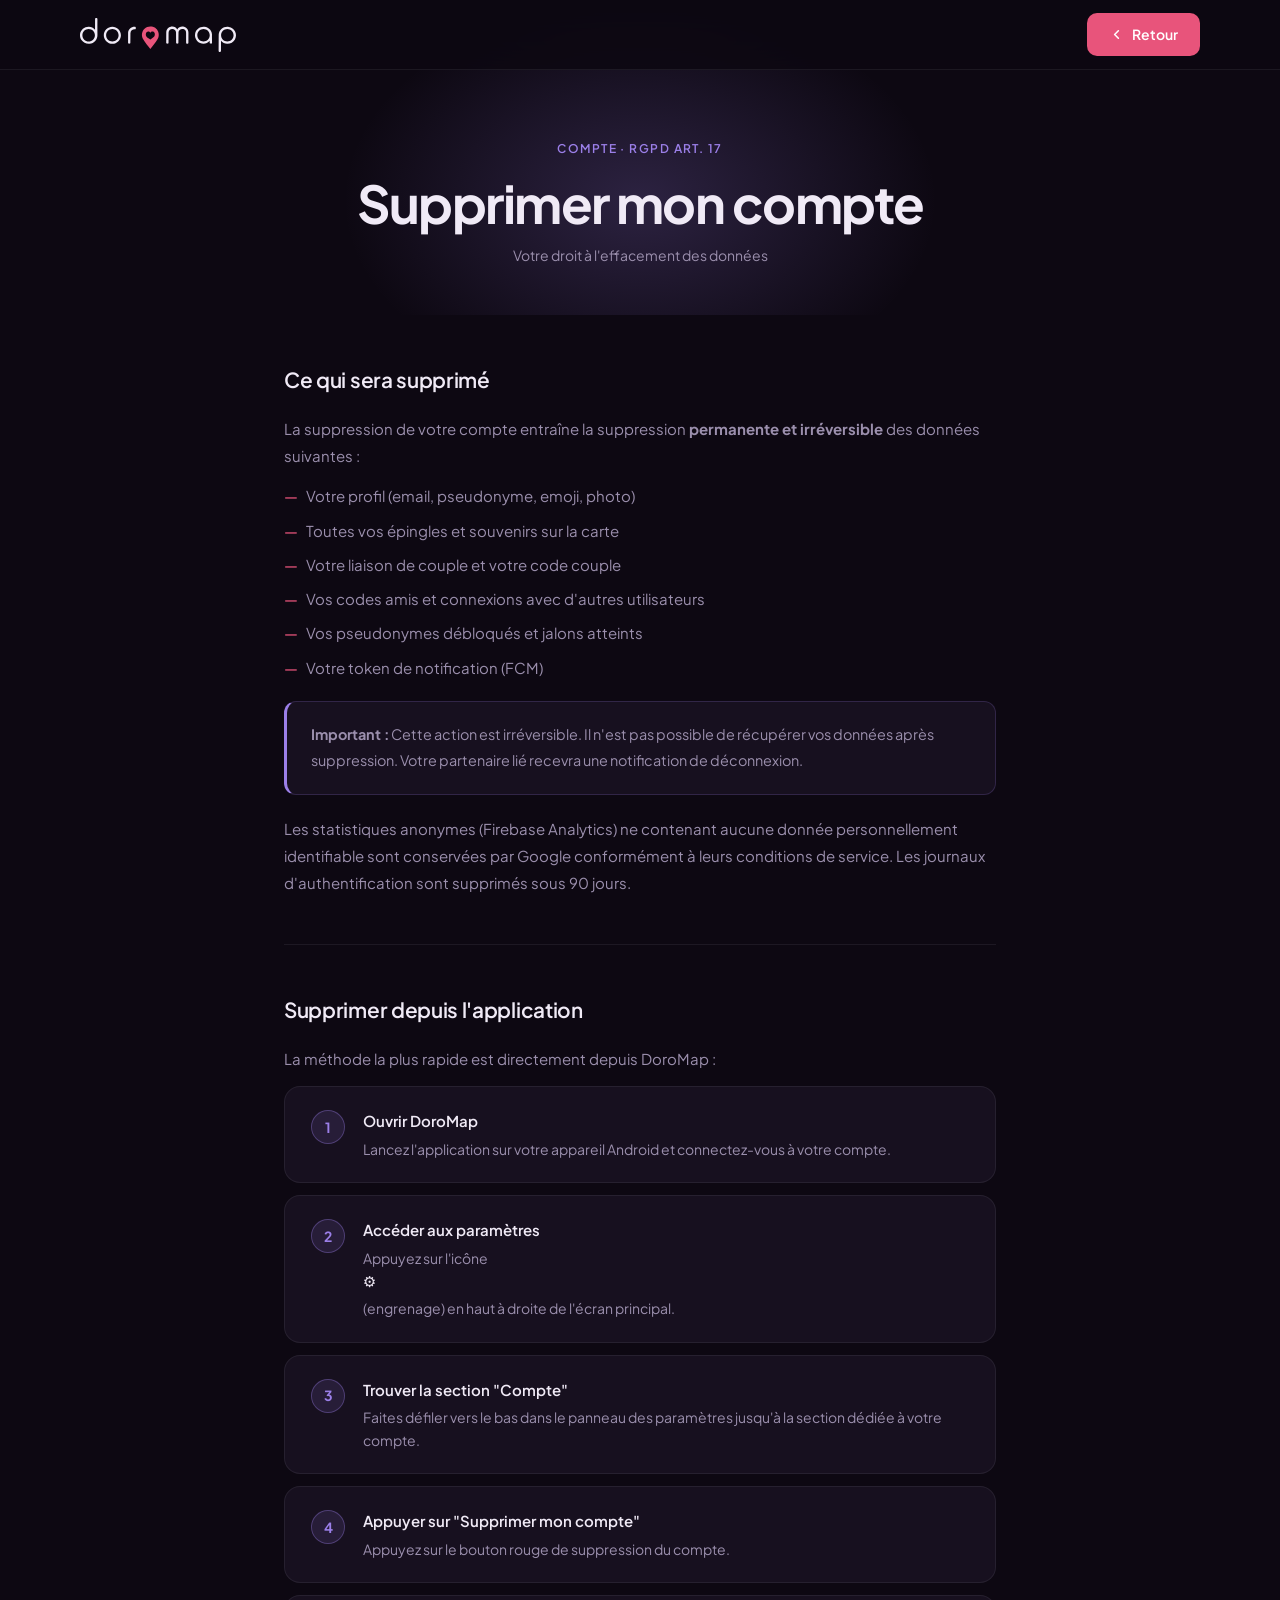
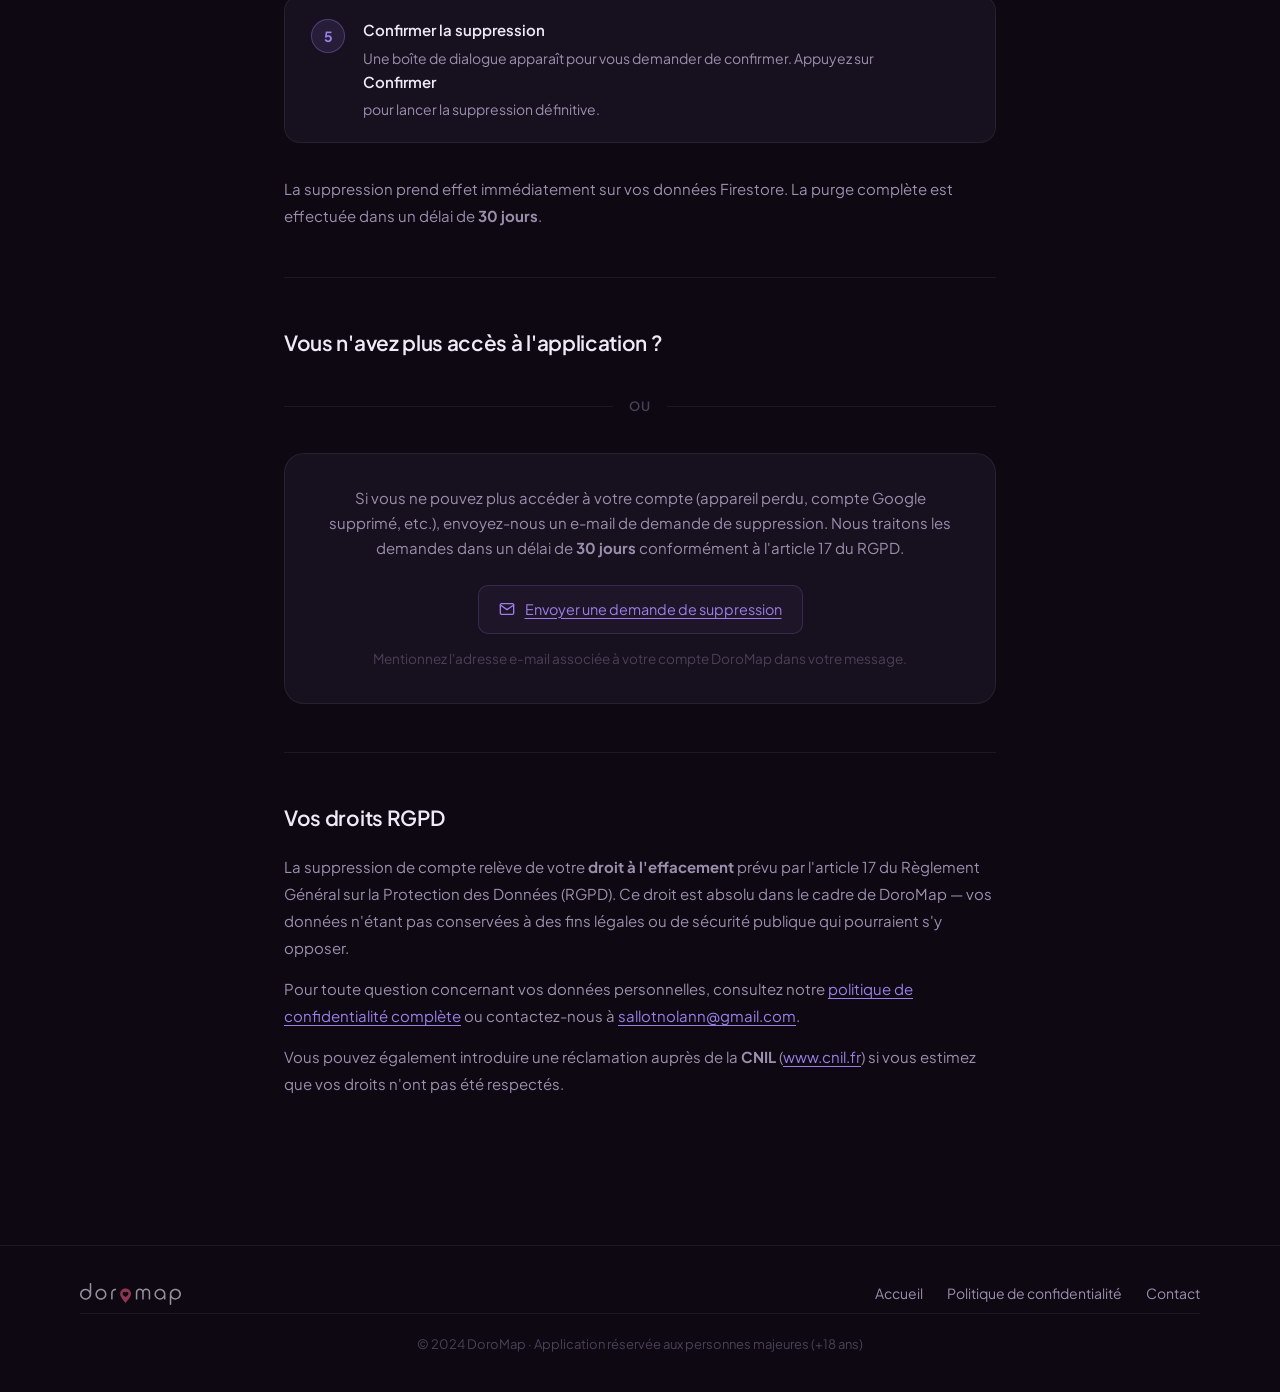
==== delete-account.html @ 8ad968ac "DoroMap website — landing page, politique de confidentialité, suppression de compte" ====
<!DOCTYPE html>
<html lang="fr">
<head>
  <meta charset="UTF-8">
  <meta name="viewport" content="width=device-width, initial-scale=1.0">
  <title>Supprimer mon compte — DoroMap</title>
  <meta name="description" content="Comment supprimer définitivement votre compte DoroMap et toutes vos données personnelles.">
  <meta name="robots" content="noindex">
  <meta name="theme-color" content="#0D0812">
  <link rel="icon" type="image/svg+xml" href="assets/favicon.svg">
  <link rel="stylesheet" href="style.css">
</head>
<body>

  <!-- ─── NAV ─── -->
  <header>
    <nav class="nav" aria-label="Navigation principale">
      <div class="nav__inner">
        <a href="index.html" class="nav__logo" aria-label="DoroMap — Accueil">
          <img src="assets/logo.svg" alt="DoroMap" width="160" height="35">
        </a>
        <a href="index.html" class="nav__cta">
          <svg width="15" height="15" viewBox="0 0 24 24" fill="none" stroke="currentColor" stroke-width="2.5" stroke-linecap="round" stroke-linejoin="round" aria-hidden="true">
            <polyline points="15 18 9 12 15 6"/>
          </svg>
          Retour
        </a>
      </div>
    </nav>
  </header>

  <main>

    <!-- ─── HERO ─── -->
    <div class="legal-hero">
      <p class="legal-hero__tag">Compte · RGPD Art. 17</p>
      <h1 class="legal-hero__title">Supprimer mon compte</h1>
      <p class="legal-hero__date">Votre droit à l'effacement des données</p>
    </div>

    <!-- ─── BODY ─── -->
    <div class="legal-body">

      <div class="legal-section">
        <h2>Ce qui sera supprimé</h2>
        <p>La suppression de votre compte entraîne la suppression <strong>permanente et irréversible</strong> des données suivantes :</p>
        <ul>
          <li>Votre profil (email, pseudonyme, emoji, photo)</li>
          <li>Toutes vos épingles et souvenirs sur la carte</li>
          <li>Votre liaison de couple et votre code couple</li>
          <li>Vos codes amis et connexions avec d'autres utilisateurs</li>
          <li>Vos pseudonymes débloqués et jalons atteints</li>
          <li>Votre token de notification (FCM)</li>
        </ul>
        <div class="legal-highlight">
          <p>
            <strong>Important :</strong> Cette action est irréversible. Il n'est pas possible de récupérer vos données après suppression. Votre partenaire lié recevra une notification de déconnexion.
          </p>
        </div>
        <p>
          Les statistiques anonymes (Firebase Analytics) ne contenant aucune donnée personnellement identifiable sont conservées par Google conformément à leurs conditions de service. Les journaux d'authentification sont supprimés sous 90 jours.
        </p>
      </div>

      <div class="legal-section">
        <h2>Supprimer depuis l'application</h2>
        <p>La méthode la plus rapide est directement depuis DoroMap :</p>

        <ol class="steps-list">
          <li class="step-item">
            <div class="step-num" aria-hidden="true">1</div>
            <div class="step-content">
              <strong>Ouvrir DoroMap</strong>
              <p>Lancez l'application sur votre appareil Android et connectez-vous à votre compte.</p>
            </div>
          </li>
          <li class="step-item">
            <div class="step-num" aria-hidden="true">2</div>
            <div class="step-content">
              <strong>Accéder aux paramètres</strong>
              <p>Appuyez sur l'icône <strong>⚙</strong> (engrenage) en haut à droite de l'écran principal.</p>
            </div>
          </li>
          <li class="step-item">
            <div class="step-num" aria-hidden="true">3</div>
            <div class="step-content">
              <strong>Trouver la section "Compte"</strong>
              <p>Faites défiler vers le bas dans le panneau des paramètres jusqu'à la section dédiée à votre compte.</p>
            </div>
          </li>
          <li class="step-item">
            <div class="step-num" aria-hidden="true">4</div>
            <div class="step-content">
              <strong>Appuyer sur "Supprimer mon compte"</strong>
              <p>Appuyez sur le bouton rouge de suppression du compte.</p>
            </div>
          </li>
          <li class="step-item">
            <div class="step-num" aria-hidden="true">5</div>
            <div class="step-content">
              <strong>Confirmer la suppression</strong>
              <p>Une boîte de dialogue apparaît pour vous demander de confirmer. Appuyez sur <strong>Confirmer</strong> pour lancer la suppression définitive.</p>
            </div>
          </li>
        </ol>

        <p>La suppression prend effet immédiatement sur vos données Firestore. La purge complète est effectuée dans un délai de <strong>30 jours</strong>.</p>
      </div>

      <div class="legal-section">
        <h2>Vous n'avez plus accès à l'application ?</h2>

        <div class="or-divider" aria-hidden="true">ou</div>

        <div class="email-alt">
          <p>
            Si vous ne pouvez plus accéder à votre compte (appareil perdu, compte Google supprimé, etc.), envoyez-nous un e-mail de demande de suppression. Nous traitons les demandes dans un délai de <strong>30 jours</strong> conformément à l'article 17 du RGPD.
          </p>
          <a href="mailto:sallotnolann@gmail.com?subject=Suppression%20de%20compte%20DoroMap&body=Bonjour%2C%0A%0AJe%20souhaite%20que%20mon%20compte%20DoroMap%20soit%20supprim%C3%A9%20ainsi%20que%20toutes%20mes%20donn%C3%A9es%20personnelles.%0A%0AEmail%20du%20compte%20%3A%20%5Bvotre%40email.com%5D%0A%0AMerci." class="legal-email-box">
            <svg width="16" height="16" viewBox="0 0 24 24" fill="none" stroke="currentColor" stroke-width="2" stroke-linecap="round" stroke-linejoin="round" aria-hidden="true">
              <path d="M4 4h16c1.1 0 2 .9 2 2v12c0 1.1-.9 2-2 2H4c-1.1 0-2-.9-2-2V6c0-1.1.9-2 2-2z"/>
              <polyline points="22,6 12,13 2,6"/>
            </svg>
            Envoyer une demande de suppression
          </a>
          <p style="margin-top: 14px; font-size: 0.85rem; color: var(--text-faint);">
            Mentionnez l'adresse e-mail associée à votre compte DoroMap dans votre message.
          </p>
        </div>
      </div>

      <div class="legal-section">
        <h2>Vos droits RGPD</h2>
        <p>
          La suppression de compte relève de votre <strong>droit à l'effacement</strong> prévu par l'article 17 du Règlement Général sur la Protection des Données (RGPD). Ce droit est absolu dans le cadre de DoroMap — vos données n'étant pas conservées à des fins légales ou de sécurité publique qui pourraient s'y opposer.
        </p>
        <p>
          Pour toute question concernant vos données personnelles, consultez notre <a href="privacy.html">politique de confidentialité complète</a> ou contactez-nous à <a href="mailto:sallotnolann@gmail.com">sallotnolann@gmail.com</a>.
        </p>
        <p>
          Vous pouvez également introduire une réclamation auprès de la <strong>CNIL</strong> (<a href="https://www.cnil.fr" target="_blank" rel="noopener noreferrer">www.cnil.fr</a>) si vous estimez que vos droits n'ont pas été respectés.
        </p>
      </div>

    </div>
  </main>

  <!-- ─── FOOTER ─── -->
  <footer>
    <div class="footer__inner">
      <a href="index.html" class="footer__logo" aria-label="DoroMap">
        <img src="assets/logo.svg" alt="DoroMap" width="110" height="24">
      </a>
      <nav class="footer__links" aria-label="Liens légaux">
        <a href="index.html">Accueil</a>
        <a href="privacy.html">Politique de confidentialité</a>
        <a href="mailto:sallotnolann@gmail.com">Contact</a>
      </nav>
    </div>
    <div class="footer__inner">
      <p class="footer__copy">© 2024 DoroMap · Application réservée aux personnes majeures (+18 ans)</p>
    </div>
  </footer>

</body>
</html>
---- style.css ----
@import url('https://fonts.googleapis.com/css2?family=Plus+Jakarta+Sans:ital,wght@0,300;0,400;0,500;0,600;0,700;1,400;1,600&display=swap');

:root {
  --bg: #0D0812;
  --surface: #17101F;
  --surface-2: #1E1529;
  --surface-3: #251A30;
  --rose: #E8547B;
  --rose-muted: #C4415F;
  --rose-glow: rgba(232, 84, 123, 0.2);
  --amethyst: #9B7FE8;
  --amethyst-muted: #7B63C9;
  --amethyst-glow: rgba(155, 127, 232, 0.22);
  --text: #F0EAF6;
  --text-muted: #9B8FAD;
  --text-faint: #4A4057;
  --border: rgba(155, 127, 232, 0.2);
  --border-subtle: rgba(240, 234, 246, 0.07);
  --radius: 16px;
  --radius-sm: 10px;
  --nav-h: 70px;
  --content-w: 1120px;
  --font: 'Plus Jakarta Sans', system-ui, -apple-system, sans-serif;
}

*, *::before, *::after { box-sizing: border-box; margin: 0; padding: 0; }

html { scroll-behavior: smooth; text-size-adjust: 100%; }

body {
  background-color: var(--bg);
  color: var(--text);
  font-family: var(--font);
  font-size: 1rem;
  line-height: 1.65;
  -webkit-font-smoothing: antialiased;
  overflow-x: hidden;
}

img, svg { display: block; max-width: 100%; }
a { color: inherit; }

/* ─── NAV ─────────────────────────────────── */

.nav {
  position: fixed;
  top: 0; left: 0; right: 0;
  z-index: 50;
  height: var(--nav-h);
  display: flex;
  align-items: center;
  padding: 0 max(24px, env(safe-area-inset-left));
  background: rgba(13, 8, 18, 0.82);
  backdrop-filter: blur(20px);
  -webkit-backdrop-filter: blur(20px);
  border-bottom: 1px solid var(--border-subtle);
}

.nav__inner {
  width: 100%;
  max-width: var(--content-w);
  margin: 0 auto;
  display: flex;
  align-items: center;
  justify-content: space-between;
}

.nav__logo img { height: 34px; width: auto; }

.nav__cta {
  display: inline-flex;
  align-items: center;
  gap: 8px;
  padding: 10px 22px;
  background: var(--rose);
  color: #fff;
  border-radius: var(--radius-sm);
  font-weight: 600;
  font-size: 0.875rem;
  text-decoration: none;
  transition: background 0.2s, transform 0.15s, box-shadow 0.2s;
}

.nav__cta:hover {
  background: var(--rose-muted);
  transform: translateY(-1px);
  box-shadow: 0 4px 16px var(--rose-glow);
}
.nav__cta:active { transform: translateY(0); }

/* ─── HERO ────────────────────────────────── */

.hero {
  position: relative;
  min-height: 100dvh;
  display: flex;
  align-items: center;
  justify-content: center;
  text-align: center;
  padding: calc(var(--nav-h) + 80px) 24px 100px;
  overflow: hidden;
}

.hero__bg {
  position: absolute;
  inset: 0;
  pointer-events: none;
  z-index: 0;
}

.hero__bg::before {
  content: '';
  position: absolute;
  width: 800px; height: 800px;
  top: -250px; left: 50%;
  transform: translateX(-55%);
  background: radial-gradient(circle, var(--amethyst-glow) 0%, transparent 60%);
}

.hero__bg::after {
  content: '';
  position: absolute;
  width: 600px; height: 600px;
  bottom: -150px; right: -100px;
  background: radial-gradient(circle, var(--rose-glow) 0%, transparent 65%);
}

.hero__content {
  position: relative;
  z-index: 1;
  max-width: 740px;
}

.hero__eyebrow {
  display: inline-flex;
  align-items: center;
  gap: 8px;
  padding: 6px 16px;
  background: var(--surface-2);
  border: 1px solid var(--border);
  border-radius: 100px;
  font-size: 0.8125rem;
  font-weight: 500;
  color: var(--amethyst);
  margin-bottom: 32px;
  letter-spacing: 0.03em;
}

.hero__eyebrow-dot {
  width: 6px; height: 6px;
  background: var(--rose);
  border-radius: 50%;
  animation: pulse-dot 2.4s ease-in-out infinite;
}

@keyframes pulse-dot {
  0%, 100% { opacity: 1; transform: scale(1); }
  50% { opacity: 0.5; transform: scale(0.8); }
}

.hero__title {
  font-size: clamp(2.75rem, 8vw, 5rem);
  font-weight: 700;
  line-height: 1.06;
  letter-spacing: -0.035em;
  margin-bottom: 24px;
  padding-bottom: 4px;
}

.hero__title em {
  font-style: italic;
  color: var(--rose);
}

.hero__sub {
  font-size: clamp(1rem, 2.5vw, 1.175rem);
  color: var(--text-muted);
  max-width: 540px;
  margin: 0 auto 44px;
  font-weight: 400;
  line-height: 1.65;
}

.hero__actions {
  display: flex;
  align-items: center;
  justify-content: center;
  gap: 14px;
  flex-wrap: wrap;
}

/* ─── STORE BUTTON ───────────────────────── */

.btn-store {
  display: inline-flex;
  align-items: center;
  gap: 14px;
  padding: 14px 26px;
  background: var(--surface-2);
  border: 1px solid var(--border);
  border-radius: 14px;
  text-decoration: none;
  color: var(--text);
  transition: all 0.25s;
  cursor: pointer;
}

.btn-store:hover {
  border-color: var(--amethyst);
  background: var(--surface-3);
  transform: translateY(-2px);
  box-shadow: 0 10px 36px var(--amethyst-glow);
}

.btn-store:active { transform: translateY(0); box-shadow: none; }

.btn-store__text small {
  display: block;
  font-size: 0.7rem;
  color: var(--text-muted);
  font-weight: 400;
  text-transform: uppercase;
  letter-spacing: 0.07em;
  line-height: 1.2;
}

.btn-store__text strong {
  display: block;
  font-size: 1rem;
  font-weight: 600;
  line-height: 1.3;
}

/* ─── SECTIONS ───────────────────────────── */

.section {
  padding: 80px 24px;
}

.section--alt { background: rgba(23, 16, 31, 0.5); }

.section__inner {
  max-width: var(--content-w);
  margin: 0 auto;
}

.section-header {
  text-align: center;
  margin-bottom: 56px;
}

.section-label {
  display: inline-block;
  font-size: 0.75rem;
  font-weight: 600;
  text-transform: uppercase;
  letter-spacing: 0.12em;
  margin-bottom: 12px;
}

.section-label--rose { color: var(--rose); }
.section-label--amethyst { color: var(--amethyst); }

.section-title {
  font-size: clamp(1.75rem, 4vw, 2.625rem);
  font-weight: 700;
  letter-spacing: -0.03em;
  line-height: 1.15;
}

.section-sub {
  font-size: 1.05rem;
  color: var(--text-muted);
  max-width: 560px;
  margin: 14px auto 0;
  line-height: 1.65;
}

/* ─── FEATURES GRID ──────────────────────── */

.features-grid {
  display: grid;
  grid-template-columns: repeat(2, 1fr);
  gap: 20px;
}

.feature-card {
  background: var(--surface);
  border: 1px solid var(--border-subtle);
  border-radius: 22px;
  padding: 36px 32px;
  transition: border-color 0.25s, transform 0.22s, box-shadow 0.22s;
}

.feature-card:hover {
  border-color: var(--border);
  transform: translateY(-4px);
  box-shadow: 0 16px 48px rgba(0, 0, 0, 0.3);
}

.feature-card__icon {
  width: 52px; height: 52px;
  background: var(--surface-3);
  border-radius: 14px;
  display: flex;
  align-items: center;
  justify-content: center;
  margin-bottom: 22px;
}

.feature-card__title {
  font-size: 1.15rem;
  font-weight: 600;
  margin-bottom: 10px;
  letter-spacing: -0.015em;
}

.feature-card__body {
  font-size: 0.9375rem;
  color: var(--text-muted);
  line-height: 1.7;
}

/* ─── WHO SECTION ────────────────────────── */

.who-list {
  list-style: none;
  display: flex;
  flex-direction: column;
  gap: 14px;
  text-align: left;
  margin-top: 0;
}

.who-item {
  display: flex;
  align-items: flex-start;
  gap: 16px;
  padding: 22px 26px;
  background: var(--surface);
  border: 1px solid var(--border-subtle);
  border-radius: 16px;
  transition: border-color 0.2s;
}

.who-item:hover { border-color: var(--border); }

.who-item__icon {
  flex-shrink: 0;
  width: 28px; height: 28px;
  display: flex;
  align-items: center;
  justify-content: center;
  margin-top: 1px;
}

.who-item__text {
  font-size: 0.9375rem;
  color: var(--text-muted);
  line-height: 1.6;
}

.who-item__text strong {
  display: block;
  color: var(--text);
  font-weight: 600;
  margin-bottom: 3px;
}

/* ─── CTA BANNER ─────────────────────────── */

.cta-banner {
  background: linear-gradient(135deg, var(--surface-2) 0%, var(--surface-3) 100%);
  border: 1px solid var(--border);
  border-radius: 28px;
  padding: 72px 56px;
  text-align: center;
  position: relative;
  overflow: hidden;
}

.cta-banner::before {
  content: '';
  position: absolute;
  width: 500px; height: 500px;
  bottom: -200px; right: -100px;
  background: radial-gradient(circle, var(--rose-glow) 0%, transparent 60%);
  pointer-events: none;
}

.cta-banner::after {
  content: '';
  position: absolute;
  width: 400px; height: 400px;
  top: -150px; left: -80px;
  background: radial-gradient(circle, var(--amethyst-glow) 0%, transparent 60%);
  pointer-events: none;
}

.cta-banner__title {
  font-size: clamp(1.75rem, 4vw, 2.5rem);
  font-weight: 700;
  letter-spacing: -0.03em;
  margin-bottom: 14px;
  position: relative;
  z-index: 1;
}

.cta-banner__title em {
  font-style: italic;
  color: var(--rose);
}

.cta-banner__sub {
  font-size: 1.075rem;
  color: var(--text-muted);
  margin-bottom: 40px;
  position: relative;
  z-index: 1;
}

.cta-banner .hero__actions { position: relative; z-index: 1; }

/* ─── FOOTER ──────────────────────────────── */

footer {
  padding: 36px 24px;
  border-top: 1px solid var(--border-subtle);
}

.footer__inner {
  max-width: var(--content-w);
  margin: 0 auto;
  display: flex;
  align-items: center;
  justify-content: space-between;
  flex-wrap: wrap;
  gap: 20px;
}

.footer__logo img { height: 22px; width: auto; opacity: 0.6; }

.footer__links {
  display: flex;
  align-items: center;
  gap: 24px;
  flex-wrap: wrap;
}

.footer__links a {
  font-size: 0.875rem;
  color: var(--text-muted);
  text-decoration: none;
  transition: color 0.2s;
}

.footer__links a:hover { color: var(--text); }

.footer__copy {
  font-size: 0.8125rem;
  color: var(--text-faint);
  width: 100%;
  text-align: center;
  margin-top: 8px;
  padding-top: 20px;
  border-top: 1px solid var(--border-subtle);
}

/* ─── LEGAL PAGES ─────────────────────────── */

.legal-hero {
  padding: calc(var(--nav-h) + 64px) 24px 48px;
  text-align: center;
  position: relative;
  overflow: hidden;
}

.legal-hero::before {
  content: '';
  position: absolute;
  width: 600px; height: 400px;
  top: 0; left: 50%;
  transform: translateX(-50%);
  background: radial-gradient(ellipse, var(--amethyst-glow) 0%, transparent 70%);
  pointer-events: none;
}

.legal-hero__tag {
  display: inline-block;
  font-size: 0.75rem;
  font-weight: 600;
  color: var(--amethyst);
  text-transform: uppercase;
  letter-spacing: 0.12em;
  margin-bottom: 16px;
  position: relative;
}

.legal-hero__title {
  font-size: clamp(2rem, 5vw, 3.25rem);
  font-weight: 700;
  letter-spacing: -0.03em;
  line-height: 1.1;
  margin-bottom: 12px;
  position: relative;
}

.legal-hero__date {
  font-size: 0.875rem;
  color: var(--text-muted);
  position: relative;
}

.legal-body {
  max-width: 760px;
  margin: 0 auto;
  padding: 0 24px 100px;
}

.legal-section {
  padding: 48px 0;
  border-bottom: 1px solid var(--border-subtle);
}

.legal-section:last-child { border-bottom: none; }

.legal-section h2 {
  font-size: 1.3rem;
  font-weight: 600;
  letter-spacing: -0.015em;
  margin-bottom: 18px;
  color: var(--text);
}

.legal-section p {
  font-size: 0.9375rem;
  color: var(--text-muted);
  line-height: 1.8;
  margin-bottom: 14px;
}

.legal-section p:last-child { margin-bottom: 0; }

.legal-section ul {
  list-style: none;
  margin: 14px 0;
}

.legal-section ul li {
  font-size: 0.9375rem;
  color: var(--text-muted);
  line-height: 1.75;
  padding-left: 22px;
  position: relative;
  margin-bottom: 8px;
}

.legal-section ul li::before {
  content: '—';
  position: absolute;
  left: 0;
  color: var(--rose);
  font-weight: 500;
}

.legal-section a {
  color: var(--amethyst);
  text-decoration: underline;
  text-underline-offset: 3px;
}

.legal-highlight {
  background: var(--surface);
  border: 1px solid var(--border);
  border-left: 3px solid var(--amethyst);
  border-radius: 12px;
  padding: 20px 24px;
  margin: 20px 0;
}

.legal-highlight p {
  font-size: 0.9rem;
  color: var(--text-muted);
  margin-bottom: 0;
}

.legal-email-box {
  display: inline-flex;
  align-items: center;
  gap: 10px;
  padding: 12px 20px;
  background: var(--surface-2);
  border: 1px solid var(--border);
  border-radius: 10px;
  font-size: 0.9rem;
  color: var(--amethyst);
  text-decoration: none;
  margin-top: 8px;
  transition: border-color 0.2s, background 0.2s;
}

.legal-email-box:hover {
  border-color: var(--amethyst);
  background: var(--surface-3);
}

/* ─── STEPS (delete account) ──────────────── */

.steps-list {
  list-style: none;
  margin: 8px 0 32px;
  display: flex;
  flex-direction: column;
  gap: 12px;
}

.step-item {
  display: flex;
  gap: 18px;
  padding: 22px 26px;
  background: var(--surface);
  border: 1px solid var(--border-subtle);
  border-radius: 16px;
  align-items: flex-start;
  transition: border-color 0.2s;
}

.step-item:hover { border-color: var(--border); }

.step-num {
  flex-shrink: 0;
  width: 34px; height: 34px;
  background: rgba(155, 127, 232, 0.12);
  border: 1px solid rgba(155, 127, 232, 0.35);
  border-radius: 50%;
  display: flex;
  align-items: center;
  justify-content: center;
  font-weight: 700;
  font-size: 0.875rem;
  color: var(--amethyst);
  margin-top: 1px;
}

.step-content strong {
  display: block;
  font-size: 0.9375rem;
  font-weight: 600;
  color: var(--text);
  margin-bottom: 4px;
}

.step-content p {
  font-size: 0.875rem;
  color: var(--text-muted);
  margin: 0;
  line-height: 1.6;
}

.or-divider {
  display: flex;
  align-items: center;
  gap: 16px;
  margin: 36px 0;
  font-size: 0.8rem;
  font-weight: 600;
  color: var(--text-faint);
  text-transform: uppercase;
  letter-spacing: 0.1em;
}

.or-divider::before, .or-divider::after {
  content: '';
  flex: 1;
  height: 1px;
  background: var(--border-subtle);
}

.email-alt {
  background: var(--surface);
  border: 1px solid var(--border-subtle);
  border-radius: 20px;
  padding: 32px 36px;
  text-align: center;
}

.email-alt p {
  font-size: 0.9375rem;
  color: var(--text-muted);
  margin-bottom: 16px;
  line-height: 1.65;
}

/* ─── SCROLL ANIMATIONS ───────────────────── */

.fade-up {
  opacity: 0;
  transform: translateY(28px);
  transition: opacity 0.65s ease, transform 0.65s ease;
}

.fade-up.in-view { opacity: 1; transform: translateY(0); }

.fade-up-delay-1 { transition-delay: 0.1s; }
.fade-up-delay-2 { transition-delay: 0.2s; }
.fade-up-delay-3 { transition-delay: 0.3s; }
.fade-up-delay-4 { transition-delay: 0.4s; }

/* ─── RESPONSIVE ──────────────────────────── */

@media (max-width: 860px) {
  .features-grid { grid-template-columns: 1fr; }

  .cta-banner { padding: 48px 32px; }

  .footer__inner { flex-direction: column; align-items: center; text-align: center; }
}

@media (max-width: 560px) {
  .hero__actions { flex-direction: column; align-items: stretch; }
  .btn-store { justify-content: center; }

  .cta-banner { padding: 40px 24px; }

  .legal-highlight { padding: 16px 20px; }
}

@media (prefers-reduced-motion: reduce) {
  .fade-up { opacity: 1; transform: none; transition: none; }
  .hero__eyebrow-dot { animation: none; }
  html { scroll-behavior: auto; }
}
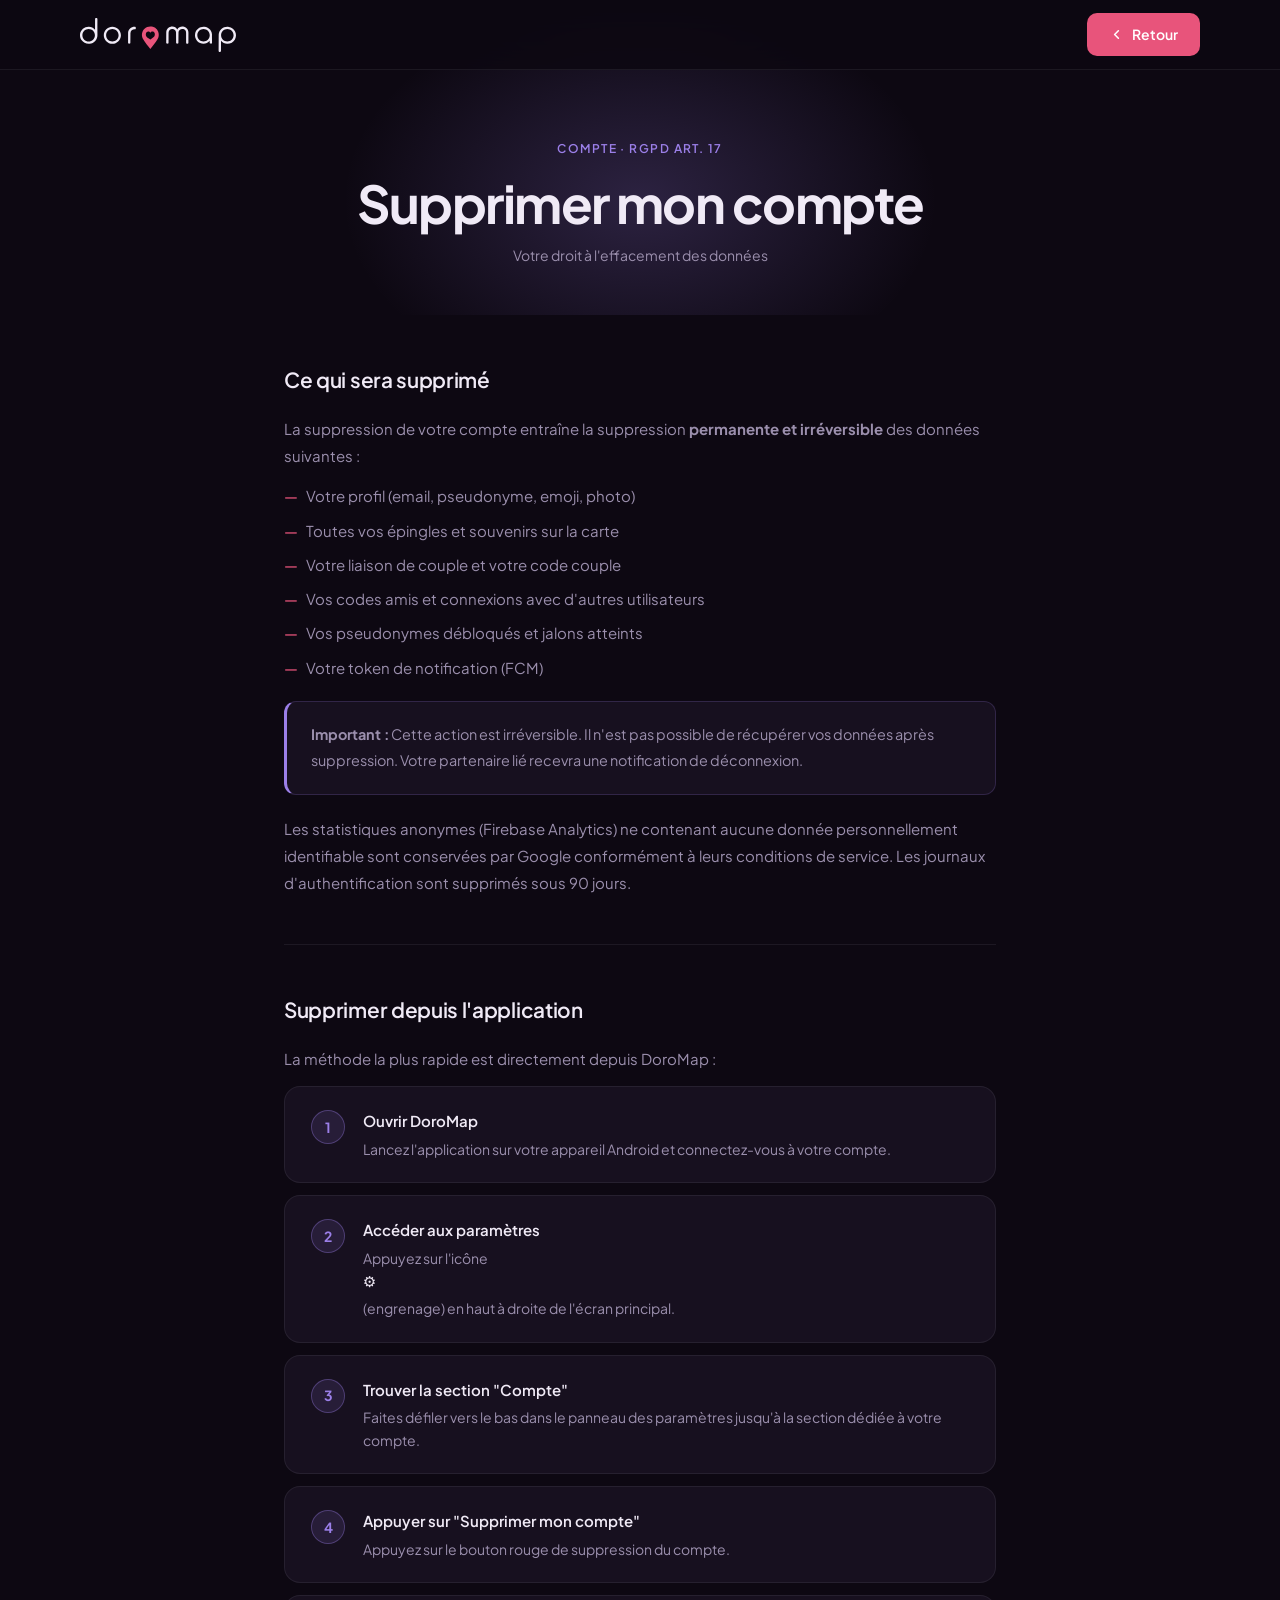
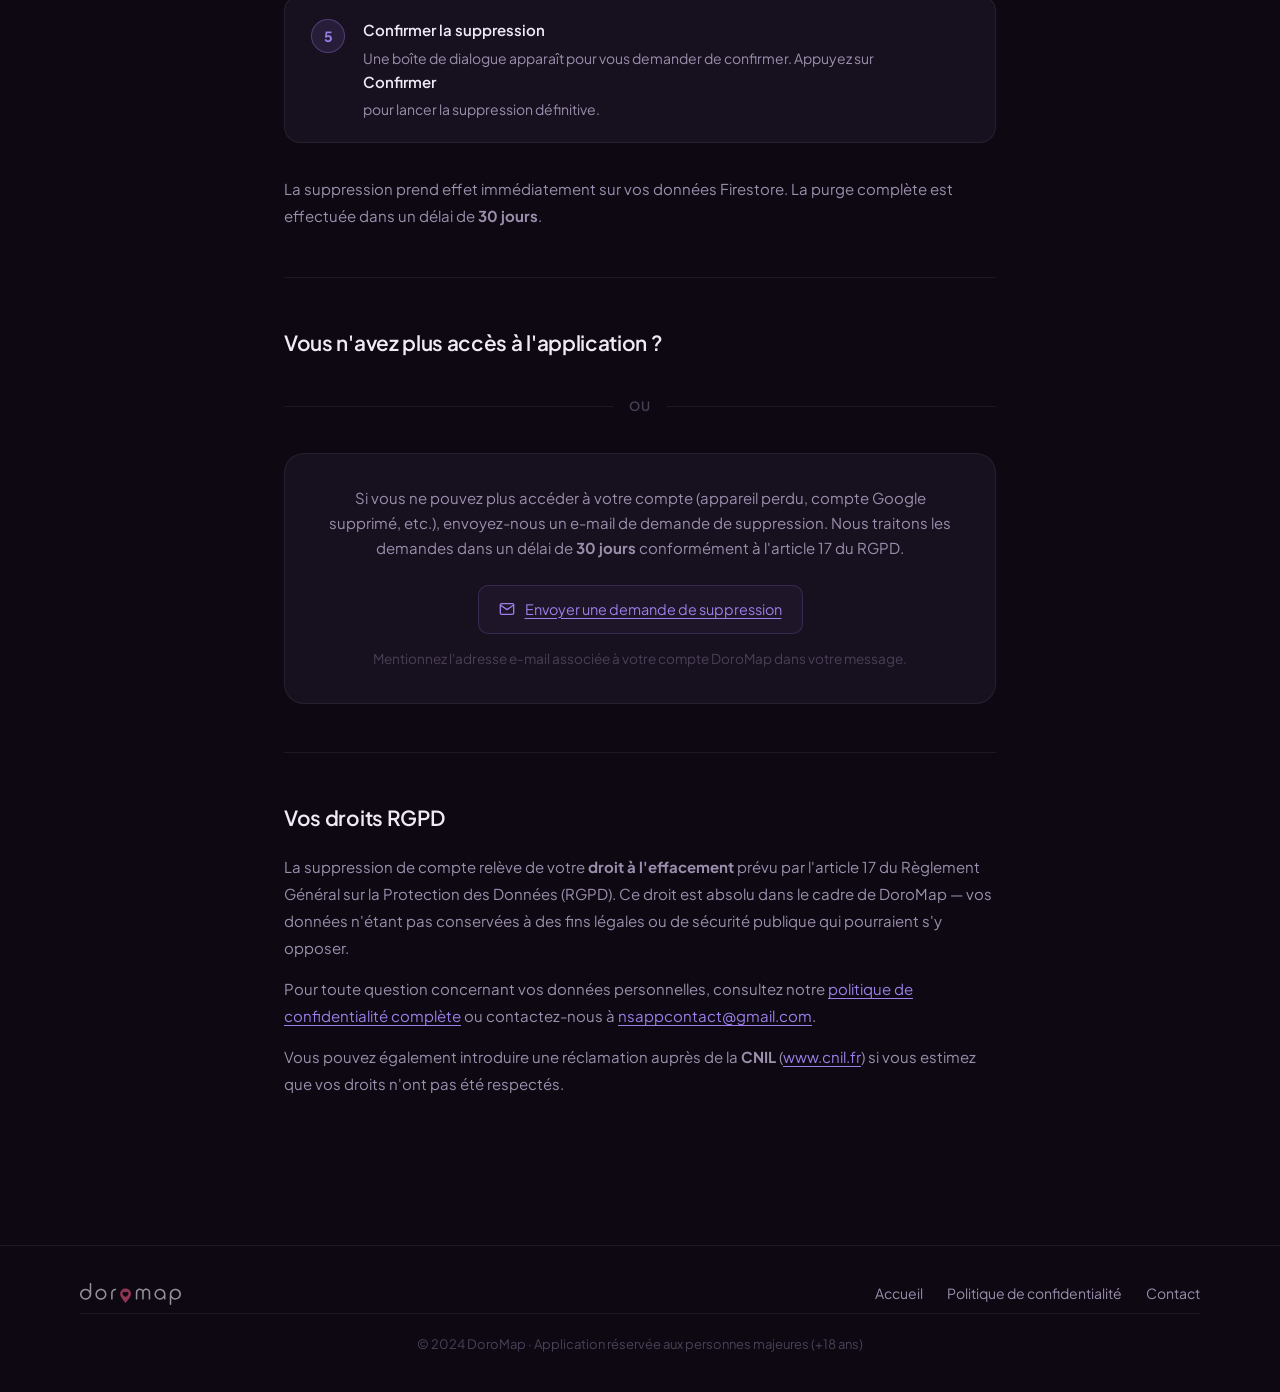
==== commit dc1b095d: "Mise à jour logo Play Store SVG + email contact nsappcontact@gmail.com - Nouveau logo Play Store (co" ====
--- a/delete-account.html
+++ b/delete-account.html
@@ -116,7 +116,7 @@
           <p>
             Si vous ne pouvez plus accéder à votre compte (appareil perdu, compte Google supprimé, etc.), envoyez-nous un e-mail de demande de suppression. Nous traitons les demandes dans un délai de <strong>30 jours</strong> conformément à l'article 17 du RGPD.
           </p>
-          <a href="mailto:sallotnolann@gmail.com?subject=Suppression%20de%20compte%20DoroMap&body=Bonjour%2C%0A%0AJe%20souhaite%20que%20mon%20compte%20DoroMap%20soit%20supprim%C3%A9%20ainsi%20que%20toutes%20mes%20donn%C3%A9es%20personnelles.%0A%0AEmail%20du%20compte%20%3A%20%5Bvotre%40email.com%5D%0A%0AMerci." class="legal-email-box">
+          <a href="mailto:nsappcontact@gmail.com?subject=Suppression%20de%20compte%20DoroMap&body=Bonjour%2C%0A%0AJe%20souhaite%20que%20mon%20compte%20DoroMap%20soit%20supprim%C3%A9%20ainsi%20que%20toutes%20mes%20donn%C3%A9es%20personnelles.%0A%0AEmail%20du%20compte%20%3A%20%5Bvotre%40email.com%5D%0A%0AMerci." class="legal-email-box">
             <svg width="16" height="16" viewBox="0 0 24 24" fill="none" stroke="currentColor" stroke-width="2" stroke-linecap="round" stroke-linejoin="round" aria-hidden="true">
               <path d="M4 4h16c1.1 0 2 .9 2 2v12c0 1.1-.9 2-2 2H4c-1.1 0-2-.9-2-2V6c0-1.1.9-2 2-2z"/>
               <polyline points="22,6 12,13 2,6"/>
@@ -135,7 +135,7 @@
           La suppression de compte relève de votre <strong>droit à l'effacement</strong> prévu par l'article 17 du Règlement Général sur la Protection des Données (RGPD). Ce droit est absolu dans le cadre de DoroMap — vos données n'étant pas conservées à des fins légales ou de sécurité publique qui pourraient s'y opposer.
         </p>
         <p>
-          Pour toute question concernant vos données personnelles, consultez notre <a href="privacy.html">politique de confidentialité complète</a> ou contactez-nous à <a href="mailto:sallotnolann@gmail.com">sallotnolann@gmail.com</a>.
+          Pour toute question concernant vos données personnelles, consultez notre <a href="privacy.html">politique de confidentialité complète</a> ou contactez-nous à <a href="mailto:nsappcontact@gmail.com">nsappcontact@gmail.com</a>.
         </p>
         <p>
           Vous pouvez également introduire une réclamation auprès de la <strong>CNIL</strong> (<a href="https://www.cnil.fr" target="_blank" rel="noopener noreferrer">www.cnil.fr</a>) si vous estimez que vos droits n'ont pas été respectés.
@@ -154,7 +154,7 @@
       <nav class="footer__links" aria-label="Liens légaux">
         <a href="index.html">Accueil</a>
         <a href="privacy.html">Politique de confidentialité</a>
-        <a href="mailto:sallotnolann@gmail.com">Contact</a>
+        <a href="mailto:nsappcontact@gmail.com">Contact</a>
       </nav>
     </div>
     <div class="footer__inner">
@@ -162,5 +162,21 @@
     </div>
   </footer>
 
+  <script>
+    document.querySelectorAll('a[href^="mailto:nsappcontact@gmail.com"]').forEach(function(el) {
+      el.addEventListener('click', function(e) {
+        if (window.matchMedia('(hover: hover) and (pointer: fine)').matches) {
+          e.preventDefault();
+          navigator.clipboard.writeText('nsappcontact@gmail.com').then(function() {
+            var tip = document.createElement('span');
+            tip.textContent = ' ✓ Copié';
+            tip.style.cssText = 'font-size:0.75em;margin-left:4px;color:#22c55e;';
+            el.parentNode.insertBefore(tip, el.nextSibling);
+            setTimeout(function() { tip.remove(); }, 2500);
+          });
+        }
+      });
+    });
+  </script>
 </body>
 </html>
